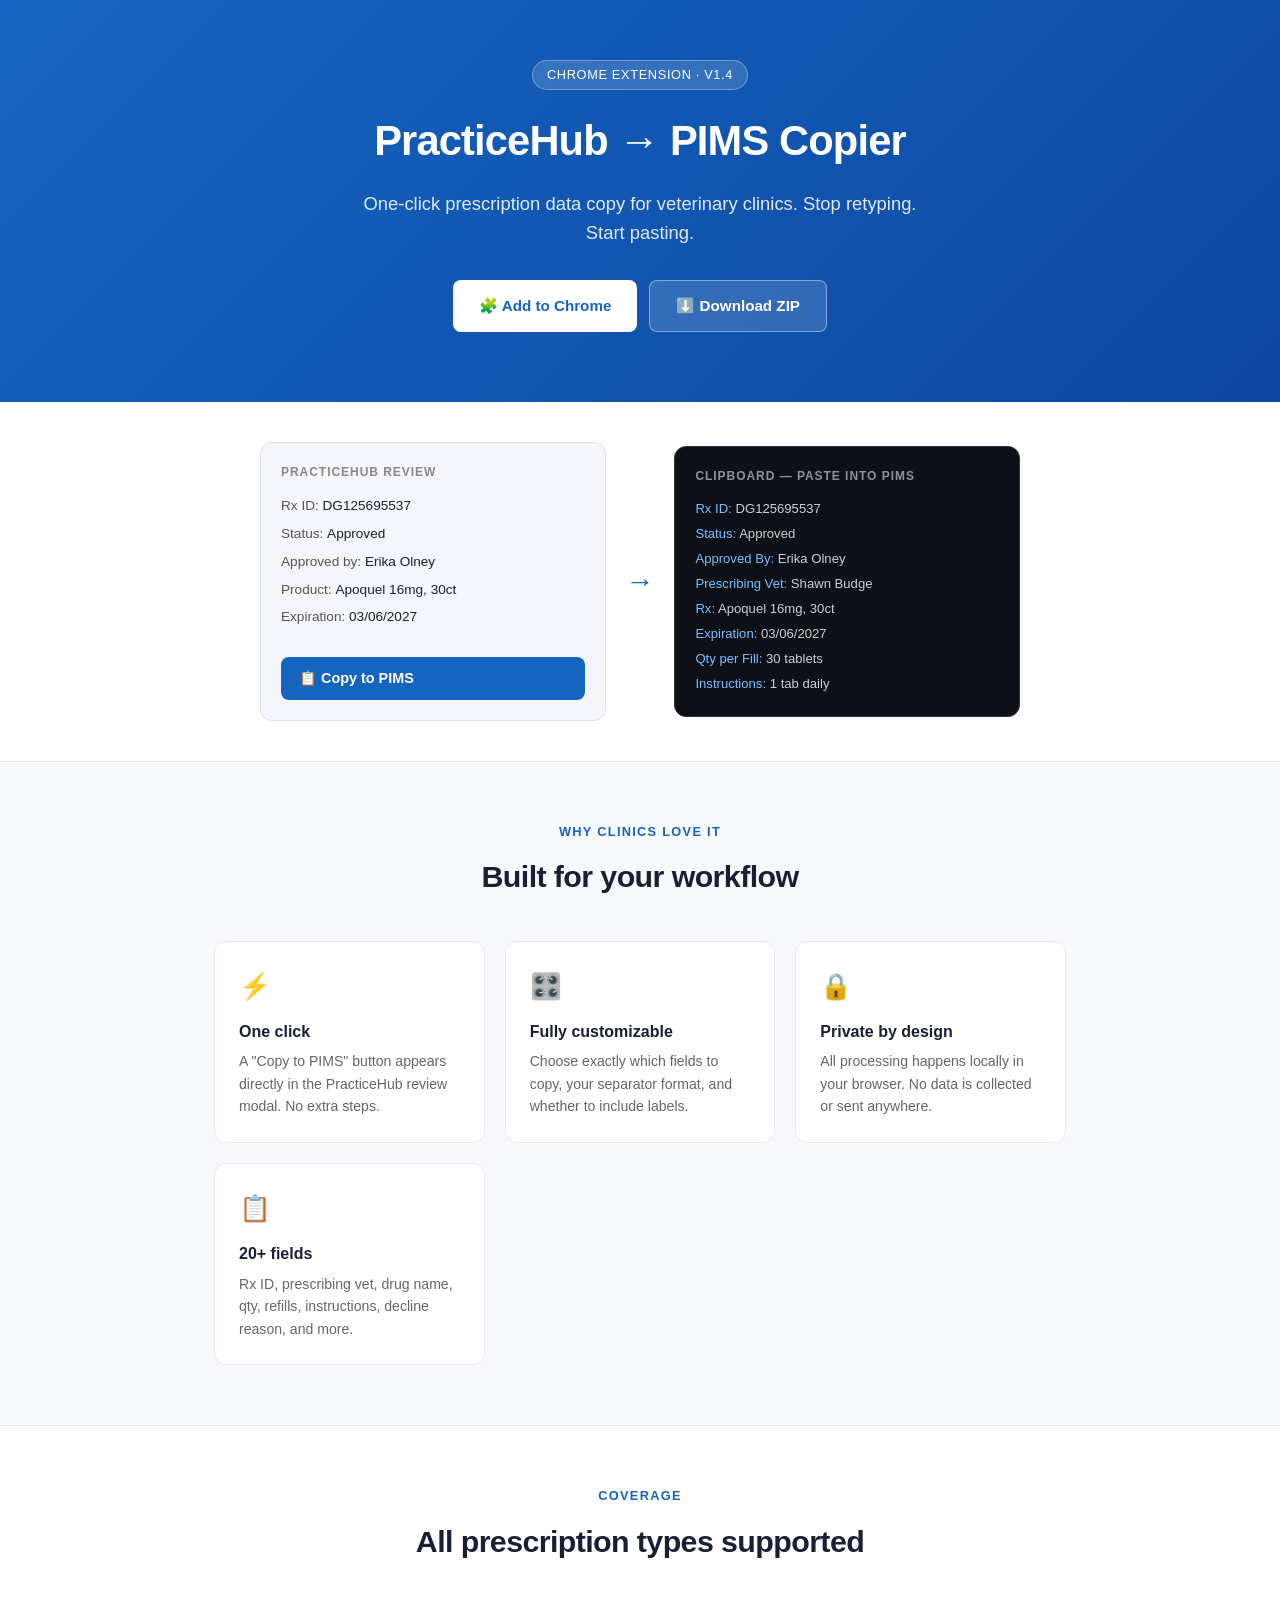
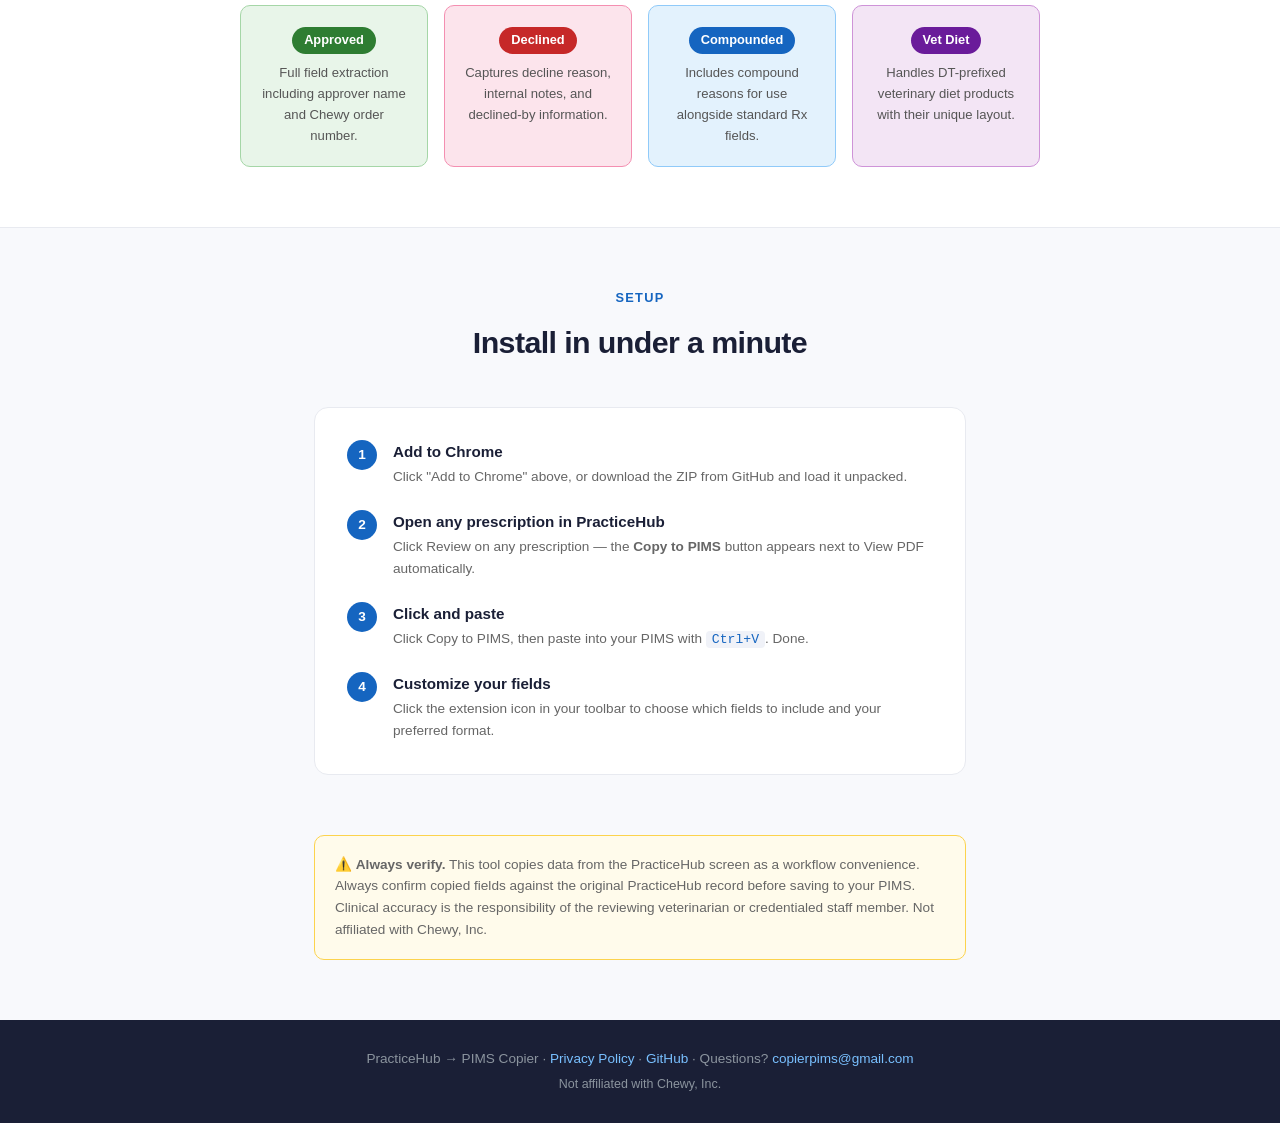
==== extension.html @ 4d04bf4b "Direct Web page link for Chrome extension and Zip" ====
<!DOCTYPE html>
<html lang="en">
<head>
  <meta charset="UTF-8">
  <meta name="viewport" content="width=device-width, initial-scale=1.0">
  <title>PracticeHub → PIMS Copier</title>
  <style>
    * { box-sizing: border-box; margin: 0; padding: 0; }

    body {
      font-family: -apple-system, BlinkMacSystemFont, 'Segoe UI', Roboto, sans-serif;
      background: #f8f9fc;
      color: #1a1f36;
      line-height: 1.6;
    }

    /* ── Hero ── */
    .hero {
      background: linear-gradient(135deg, #1565C0 0%, #0d47a1 100%);
      color: #fff;
      padding: 60px 24px 70px;
      text-align: center;
    }

    .hero-badge {
      display: inline-block;
      background: rgba(255,255,255,0.15);
      border: 1px solid rgba(255,255,255,0.3);
      border-radius: 20px;
      padding: 4px 14px;
      font-size: 0.8rem;
      letter-spacing: 0.05em;
      text-transform: uppercase;
      margin-bottom: 18px;
    }

    .hero h1 {
      font-size: 2.6rem;
      font-weight: 700;
      margin-bottom: 14px;
      letter-spacing: -0.02em;
    }

    .hero p {
      font-size: 1.15rem;
      opacity: 0.88;
      max-width: 560px;
      margin: 0 auto 32px;
    }

    .btn-group {
      display: flex;
      gap: 12px;
      justify-content: center;
      flex-wrap: wrap;
    }

    .btn {
      display: inline-flex;
      align-items: center;
      gap: 8px;
      padding: 13px 26px;
      border-radius: 8px;
      font-size: 0.95rem;
      font-weight: 600;
      text-decoration: none;
      transition: transform 0.15s, box-shadow 0.15s;
      cursor: pointer;
    }

    .btn:hover { transform: translateY(-2px); box-shadow: 0 6px 20px rgba(0,0,0,0.2); }

    .btn-primary {
      background: #fff;
      color: #1565C0;
    }

    .btn-secondary {
      background: rgba(255,255,255,0.15);
      color: #fff;
      border: 1px solid rgba(255,255,255,0.4);
    }

    /* ── Demo strip ── */
    .demo {
      background: #fff;
      border-bottom: 1px solid #e8eaf0;
      padding: 40px 24px;
      text-align: center;
    }

    .demo-inner {
      max-width: 760px;
      margin: 0 auto;
      display: grid;
      grid-template-columns: 1fr auto 1fr;
      gap: 20px;
      align-items: center;
    }

    .demo-card {
      background: #f4f6fb;
      border: 1px solid #dde1ee;
      border-radius: 12px;
      padding: 20px;
      text-align: left;
    }

    .demo-card h4 {
      font-size: 0.75rem;
      text-transform: uppercase;
      letter-spacing: 0.08em;
      color: #888;
      margin-bottom: 10px;
    }

    .demo-field { font-size: 0.85rem; color: #555; padding: 3px 0; }
    .demo-field span { color: #1a1f36; font-weight: 500; }

    .demo-btn {
      background: #1565C0;
      color: #fff;
      border: none;
      border-radius: 8px;
      padding: 10px 18px;
      font-size: 0.9rem;
      font-weight: 600;
      cursor: default;
      display: flex;
      align-items: center;
      gap: 6px;
      white-space: nowrap;
    }

    .demo-output {
      background: #0d1117;
      border: 1px solid #30363d;
      border-radius: 12px;
      padding: 20px;
      text-align: left;
    }

    .demo-output h4 {
      font-size: 0.75rem;
      text-transform: uppercase;
      letter-spacing: 0.08em;
      color: #8b949e;
      margin-bottom: 10px;
    }

    .demo-output .line { font-size: 0.82rem; padding: 2px 0; }
    .demo-output .line .key { color: #79c0ff; }
    .demo-output .line .val { color: #c9d1d9; }

    .arrow { font-size: 1.8rem; color: #1565C0; }

    /* ── Features ── */
    .features {
      max-width: 900px;
      margin: 60px auto;
      padding: 0 24px;
    }

    .section-label {
      text-align: center;
      font-size: 0.8rem;
      text-transform: uppercase;
      letter-spacing: 0.1em;
      color: #1565C0;
      font-weight: 600;
      margin-bottom: 10px;
    }

    .section-title {
      text-align: center;
      font-size: 1.9rem;
      font-weight: 700;
      margin-bottom: 40px;
      letter-spacing: -0.02em;
    }

    .feature-grid {
      display: grid;
      grid-template-columns: repeat(auto-fit, minmax(240px, 1fr));
      gap: 20px;
    }

    .feature-card {
      background: #fff;
      border: 1px solid #e8eaf0;
      border-radius: 12px;
      padding: 24px;
    }

    .feature-icon {
      font-size: 1.6rem;
      margin-bottom: 12px;
    }

    .feature-card h3 {
      font-size: 1rem;
      font-weight: 600;
      margin-bottom: 6px;
    }

    .feature-card p {
      font-size: 0.88rem;
      color: #666;
    }

    /* ── Rx types ── */
    .rx-types {
      background: #fff;
      border-top: 1px solid #e8eaf0;
      border-bottom: 1px solid #e8eaf0;
      padding: 60px 24px;
    }

    .rx-grid {
      max-width: 800px;
      margin: 0 auto;
      display: grid;
      grid-template-columns: repeat(auto-fit, minmax(170px, 1fr));
      gap: 16px;
    }

    .rx-card {
      border-radius: 10px;
      padding: 20px;
      text-align: center;
    }

    .rx-card.approved { background: #e8f5e9; border: 1px solid #a5d6a7; }
    .rx-card.declined { background: #fce4ec; border: 1px solid #f48fb1; }
    .rx-card.compound { background: #e3f2fd; border: 1px solid #90caf9; }
    .rx-card.vetdiet  { background: #f3e5f5; border: 1px solid #ce93d8; }

    .rx-card .badge {
      display: inline-block;
      border-radius: 20px;
      padding: 3px 12px;
      font-size: 0.8rem;
      font-weight: 600;
      margin-bottom: 8px;
    }

    .approved .badge { background: #2e7d32; color: #fff; }
    .declined .badge { background: #c62828; color: #fff; }
    .compound .badge { background: #1565C0; color: #fff; }
    .vetdiet  .badge { background: #6a1b9a; color: #fff; }

    .rx-card p { font-size: 0.82rem; color: #555; }

    /* ── Install ── */
    .install {
      max-width: 700px;
      margin: 60px auto;
      padding: 0 24px;
    }

    .install-steps {
      background: #fff;
      border: 1px solid #e8eaf0;
      border-radius: 14px;
      padding: 32px;
    }

    .step {
      display: flex;
      gap: 16px;
      margin-bottom: 22px;
      align-items: flex-start;
    }

    .step:last-child { margin-bottom: 0; }

    .step-num {
      width: 30px;
      height: 30px;
      min-width: 30px;
      background: #1565C0;
      color: #fff;
      border-radius: 50%;
      display: flex;
      align-items: center;
      justify-content: center;
      font-size: 0.85rem;
      font-weight: 700;
    }

    .step-text h4 { font-size: 0.95rem; font-weight: 600; margin-bottom: 2px; }
    .step-text p { font-size: 0.85rem; color: #666; }
    .step-text code {
      background: #f0f2f8;
      border-radius: 4px;
      padding: 1px 6px;
      font-size: 0.82rem;
      color: #1565C0;
    }

    /* ── Disclaimer ── */
    .disclaimer {
      max-width: 700px;
      margin: 0 auto 60px;
      padding: 0 24px;
    }

    .disclaimer-box {
      background: #fffbeb;
      border: 1px solid #fcd34d;
      border-radius: 10px;
      padding: 18px 20px;
      font-size: 0.85rem;
      color: #666;
    }

    /* ── Footer ── */
    footer {
      background: #1a1f36;
      color: #8b949e;
      text-align: center;
      padding: 28px 24px;
      font-size: 0.85rem;
    }

    footer a { color: #79c0ff; text-decoration: none; }

    @media (max-width: 600px) {
      .hero h1 { font-size: 1.8rem; }
      .demo-inner { grid-template-columns: 1fr; }
      .arrow { transform: rotate(90deg); }
    }
  </style>
</head>
<body>

  <!-- Hero -->
  <section class="hero">
    <div class="hero-badge">Chrome Extension · v1.4</div>
    <h1>PracticeHub → PIMS Copier</h1>
    <p>One-click prescription data copy for veterinary clinics. Stop retyping. Start pasting.</p>
    <div class="btn-group">
      <a href="https://chromewebstore.google.com/detail/practicehub-pims-copier/liacchehklnnnidadhjmlljokeijjfdo" class="btn btn-primary">
        🧩 Add to Chrome
      </a>
      <a href="https://github.com/copierpims-coder/pims-copier" class="btn btn-secondary">
        ⬇️ Download ZIP
      </a>
    </div>
  </section>

  <!-- Demo -->
  <section class="demo">
    <div class="demo-inner">
      <div class="demo-card">
        <h4>PracticeHub Review</h4>
        <div class="demo-field">Rx ID: <span>DG125695537</span></div>
        <div class="demo-field">Status: <span>Approved</span></div>
        <div class="demo-field">Approved by: <span>Erika Olney</span></div>
        <div class="demo-field">Product: <span>Apoquel 16mg, 30ct</span></div>
        <div class="demo-field">Expiration: <span>03/06/2027</span></div>
        <br>
        <div class="demo-btn">📋 Copy to PIMS</div>
      </div>

      <div class="arrow">→</div>

      <div class="demo-output">
        <h4>Clipboard — Paste into PIMS</h4>
        <div class="line"><span class="key">Rx ID:</span> <span class="val">DG125695537</span></div>
        <div class="line"><span class="key">Status:</span> <span class="val">Approved</span></div>
        <div class="line"><span class="key">Approved By:</span> <span class="val">Erika Olney</span></div>
        <div class="line"><span class="key">Prescribing Vet:</span> <span class="val">Shawn Budge</span></div>
        <div class="line"><span class="key">Rx:</span> <span class="val">Apoquel 16mg, 30ct</span></div>
        <div class="line"><span class="key">Expiration:</span> <span class="val">03/06/2027</span></div>
        <div class="line"><span class="key">Qty per Fill:</span> <span class="val">30 tablets</span></div>
        <div class="line"><span class="key">Instructions:</span> <span class="val">1 tab daily</span></div>
      </div>
    </div>
  </section>

  <!-- Features -->
  <section class="features">
    <div class="section-label">Why clinics love it</div>
    <div class="section-title">Built for your workflow</div>
    <div class="feature-grid">
      <div class="feature-card">
        <div class="feature-icon">⚡</div>
        <h3>One click</h3>
        <p>A "Copy to PIMS" button appears directly in the PracticeHub review modal. No extra steps.</p>
      </div>
      <div class="feature-card">
        <div class="feature-icon">🎛️</div>
        <h3>Fully customizable</h3>
        <p>Choose exactly which fields to copy, your separator format, and whether to include labels.</p>
      </div>
      <div class="feature-card">
        <div class="feature-icon">🔒</div>
        <h3>Private by design</h3>
        <p>All processing happens locally in your browser. No data is collected or sent anywhere.</p>
      </div>
      <div class="feature-card">
        <div class="feature-icon">📋</div>
        <h3>20+ fields</h3>
        <p>Rx ID, prescribing vet, drug name, qty, refills, instructions, decline reason, and more.</p>
      </div>
    </div>
  </section>

  <!-- Rx Types -->
  <section class="rx-types">
    <div class="section-label">Coverage</div>
    <div class="section-title">All prescription types supported</div>
    <div class="rx-grid">
      <div class="rx-card approved">
        <div class="badge">Approved</div>
        <p>Full field extraction including approver name and Chewy order number.</p>
      </div>
      <div class="rx-card declined">
        <div class="badge">Declined</div>
        <p>Captures decline reason, internal notes, and declined-by information.</p>
      </div>
      <div class="rx-card compound">
        <div class="badge">Compounded</div>
        <p>Includes compound reasons for use alongside standard Rx fields.</p>
      </div>
      <div class="rx-card vetdiet">
        <div class="badge">Vet Diet</div>
        <p>Handles DT-prefixed veterinary diet products with their unique layout.</p>
      </div>
    </div>
  </section>

  <!-- Install -->
  <section class="install">
    <div class="section-label">Setup</div>
    <div class="section-title">Install in under a minute</div>
    <div class="install-steps">
      <div class="step">
        <div class="step-num">1</div>
        <div class="step-text">
          <h4>Add to Chrome</h4>
          <p>Click "Add to Chrome" above, or download the ZIP from GitHub and load it unpacked.</p>
        </div>
      </div>
      <div class="step">
        <div class="step-num">2</div>
        <div class="step-text">
          <h4>Open any prescription in PracticeHub</h4>
          <p>Click Review on any prescription — the <strong>Copy to PIMS</strong> button appears next to View PDF automatically.</p>
        </div>
      </div>
      <div class="step">
        <div class="step-num">3</div>
        <div class="step-text">
          <h4>Click and paste</h4>
          <p>Click Copy to PIMS, then paste into your PIMS with <code>Ctrl+V</code>. Done.</p>
        </div>
      </div>
      <div class="step">
        <div class="step-num">4</div>
        <div class="step-text">
          <h4>Customize your fields</h4>
          <p>Click the extension icon in your toolbar to choose which fields to include and your preferred format.</p>
        </div>
      </div>
    </div>
  </section>

  <!-- Disclaimer -->
  <section class="disclaimer">
    <div class="disclaimer-box">
      ⚠️ <strong>Always verify.</strong> This tool copies data from the PracticeHub screen as a workflow convenience. Always confirm copied fields against the original PracticeHub record before saving to your PIMS. Clinical accuracy is the responsibility of the reviewing veterinarian or credentialed staff member. Not affiliated with Chewy, Inc.
    </div>
  </section>

  <!-- Footer -->
  <footer>
    <p>PracticeHub → PIMS Copier · <a href="privacy-policy.html">Privacy Policy</a> · <a href="https://github.com/copierpims-coder/pims-copier">GitHub</a> · Questions? <a href="mailto:copierpims@gmail.com">copierpims@gmail.com</a></p>
    <p style="margin-top:6px; font-size:0.78rem;">Not affiliated with Chewy, Inc.</p>
  </footer>

</body>
</html>
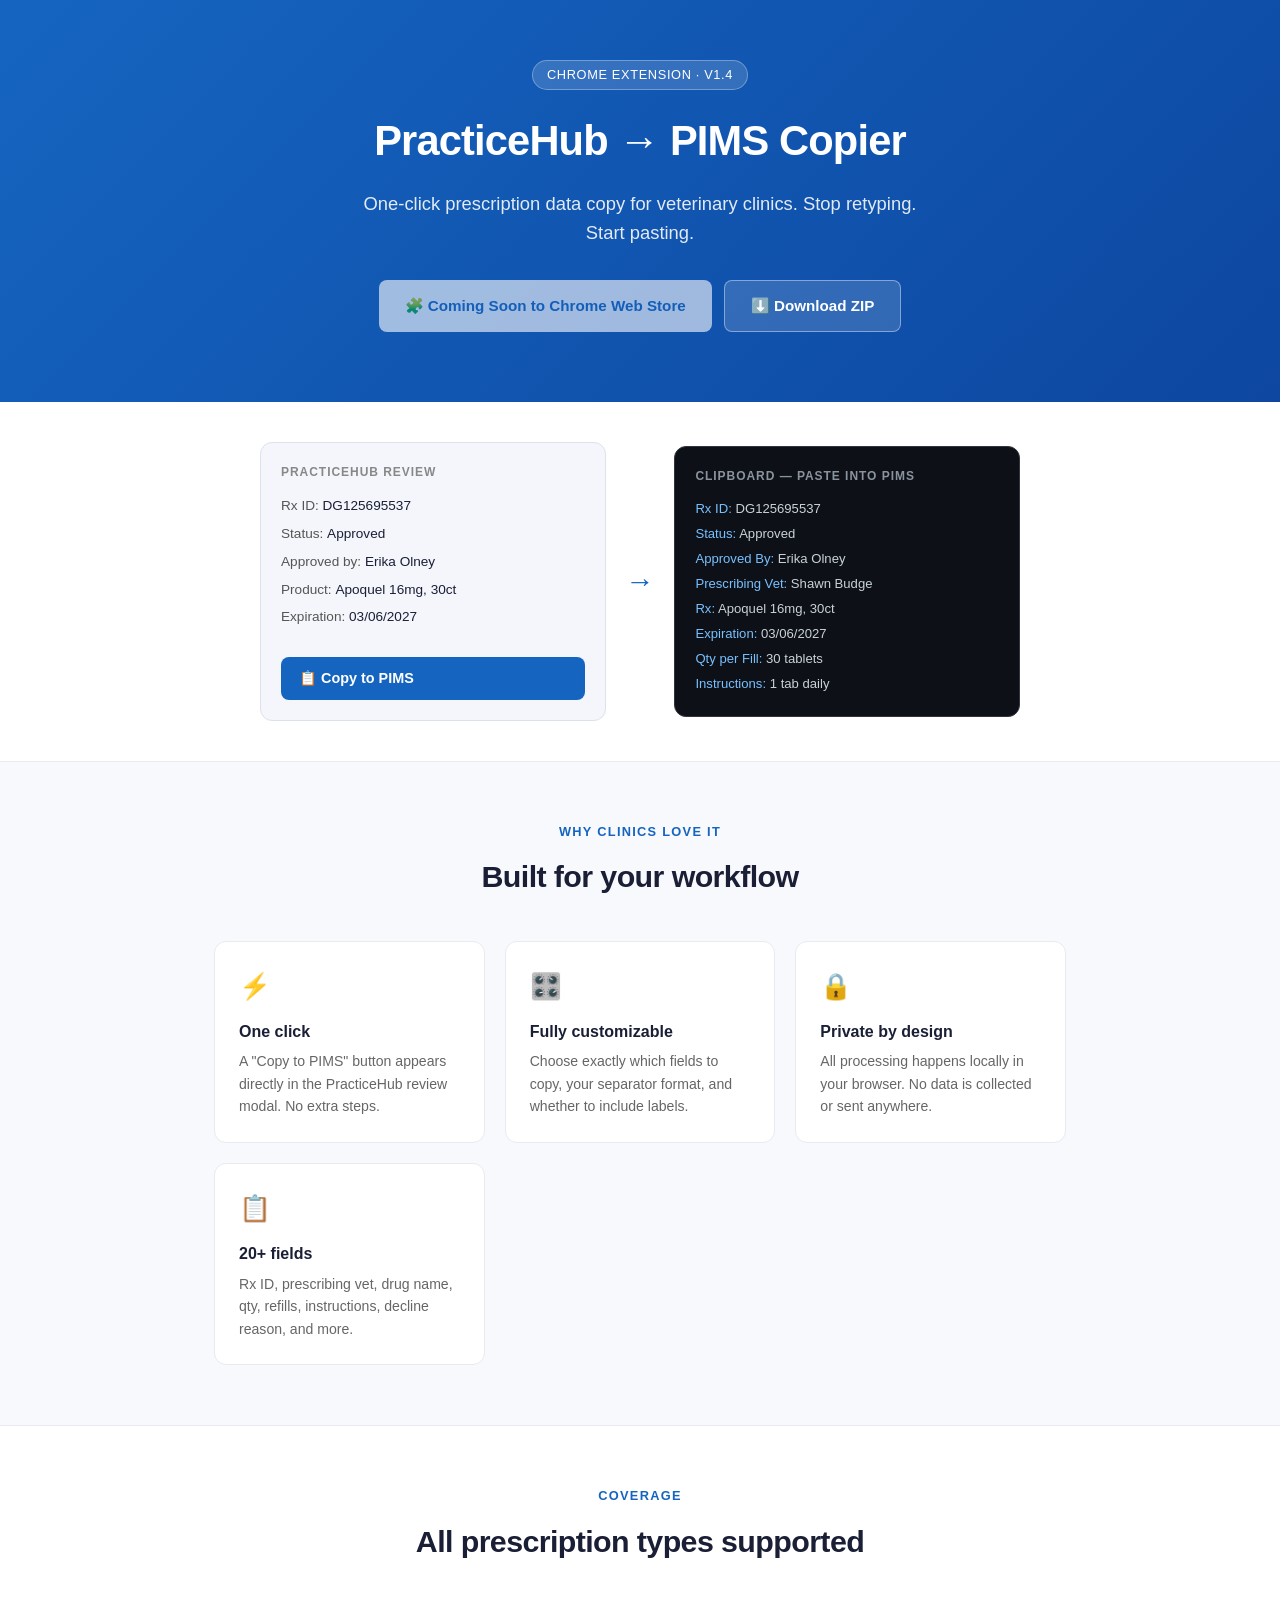
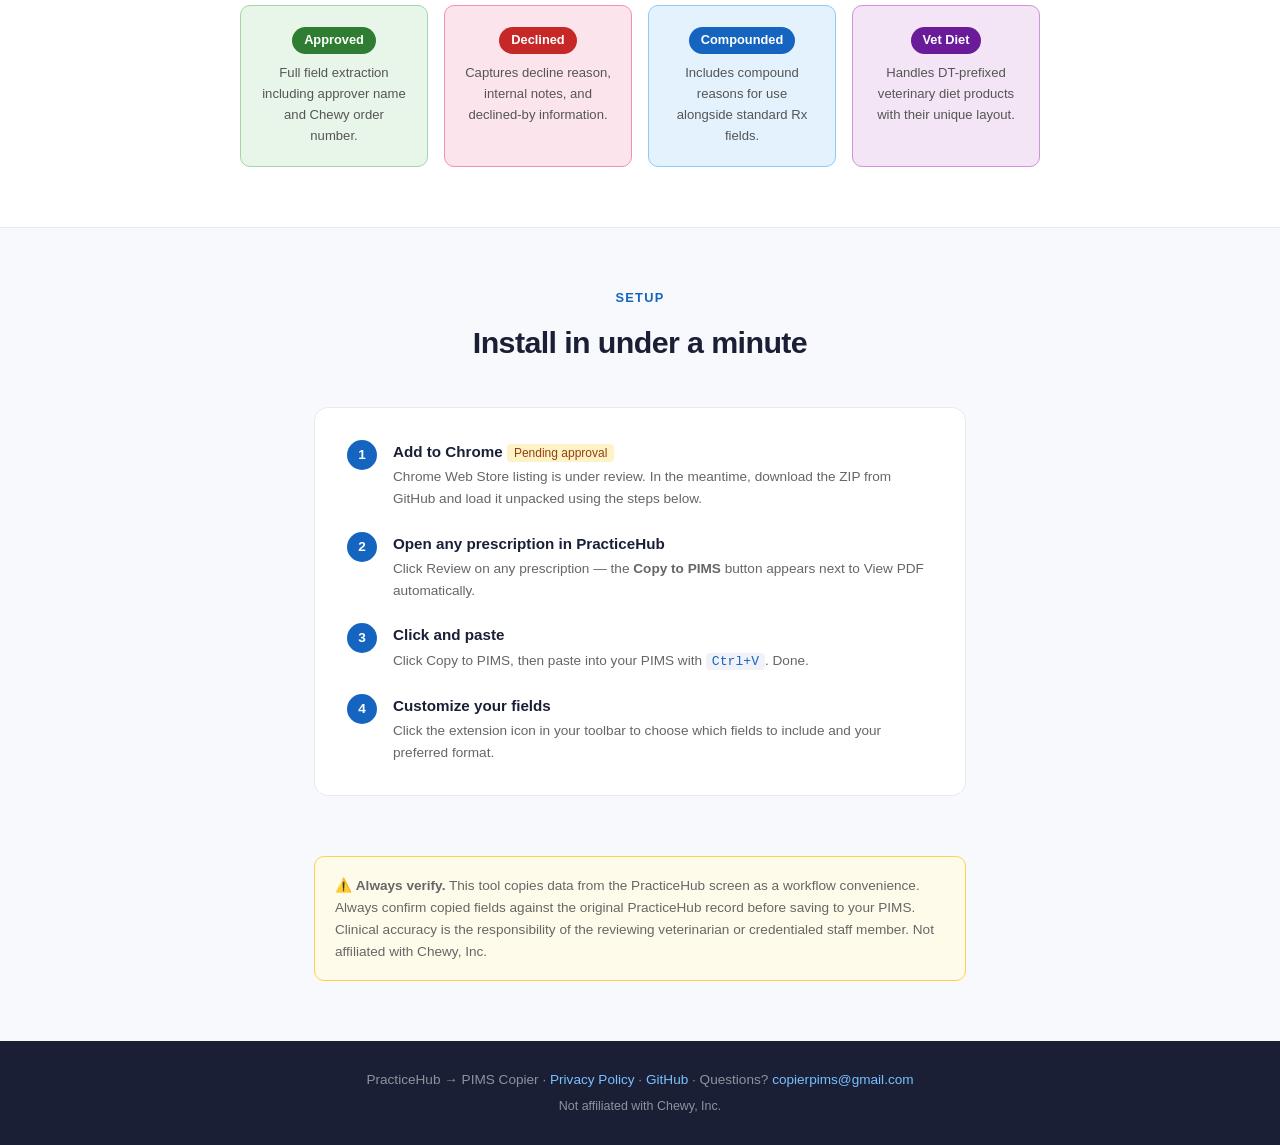
==== commit 751db114: "Update extension page - Coming Soon button" ====
--- a/extension.html
+++ b/extension.html
@@ -340,8 +340,8 @@
     <h1>PracticeHub → PIMS Copier</h1>
     <p>One-click prescription data copy for veterinary clinics. Stop retyping. Start pasting.</p>
     <div class="btn-group">
-      <a href="https://chromewebstore.google.com/detail/practicehub-pims-copier/liacchehklnnnidadhjmlljokeijjfdo" class="btn btn-primary">
-        🧩 Add to Chrome
+      <a href="#" class="btn btn-primary" style="opacity:0.6; cursor:not-allowed;" onclick="return false;" title="Pending Chrome Web Store approval">
+        🧩 Coming Soon to Chrome Web Store
       </a>
       <a href="https://github.com/copierpims-coder/pims-copier" class="btn btn-secondary">
         ⬇️ Download ZIP
@@ -439,8 +439,8 @@
       <div class="step">
         <div class="step-num">1</div>
         <div class="step-text">
-          <h4>Add to Chrome</h4>
-          <p>Click "Add to Chrome" above, or download the ZIP from GitHub and load it unpacked.</p>
+          <h4>Add to Chrome <span style="font-size:0.75rem; background:#fef3c7; color:#92400e; border-radius:4px; padding:2px 7px; font-weight:500;">Pending approval</span></h4>
+          <p>Chrome Web Store listing is under review. In the meantime, download the ZIP from GitHub and load it unpacked using the steps below.</p>
         </div>
       </div>
       <div class="step">
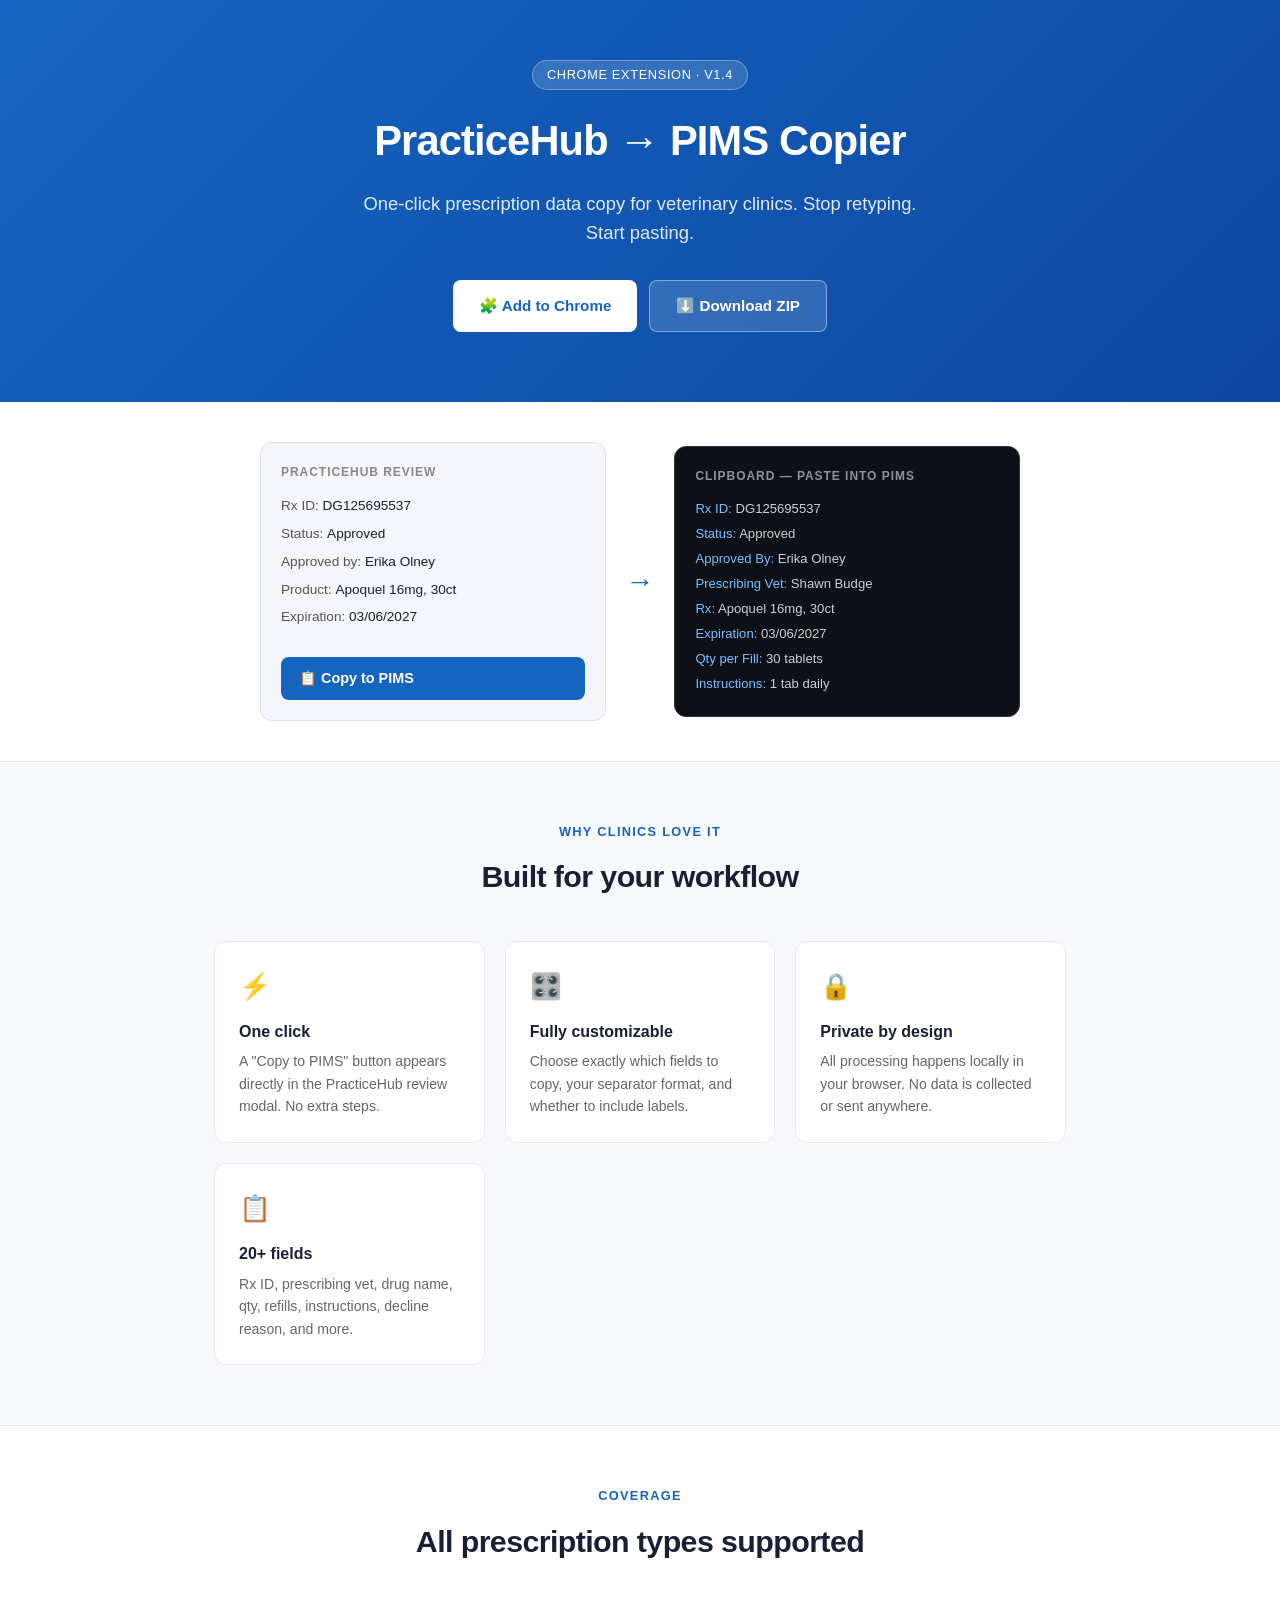
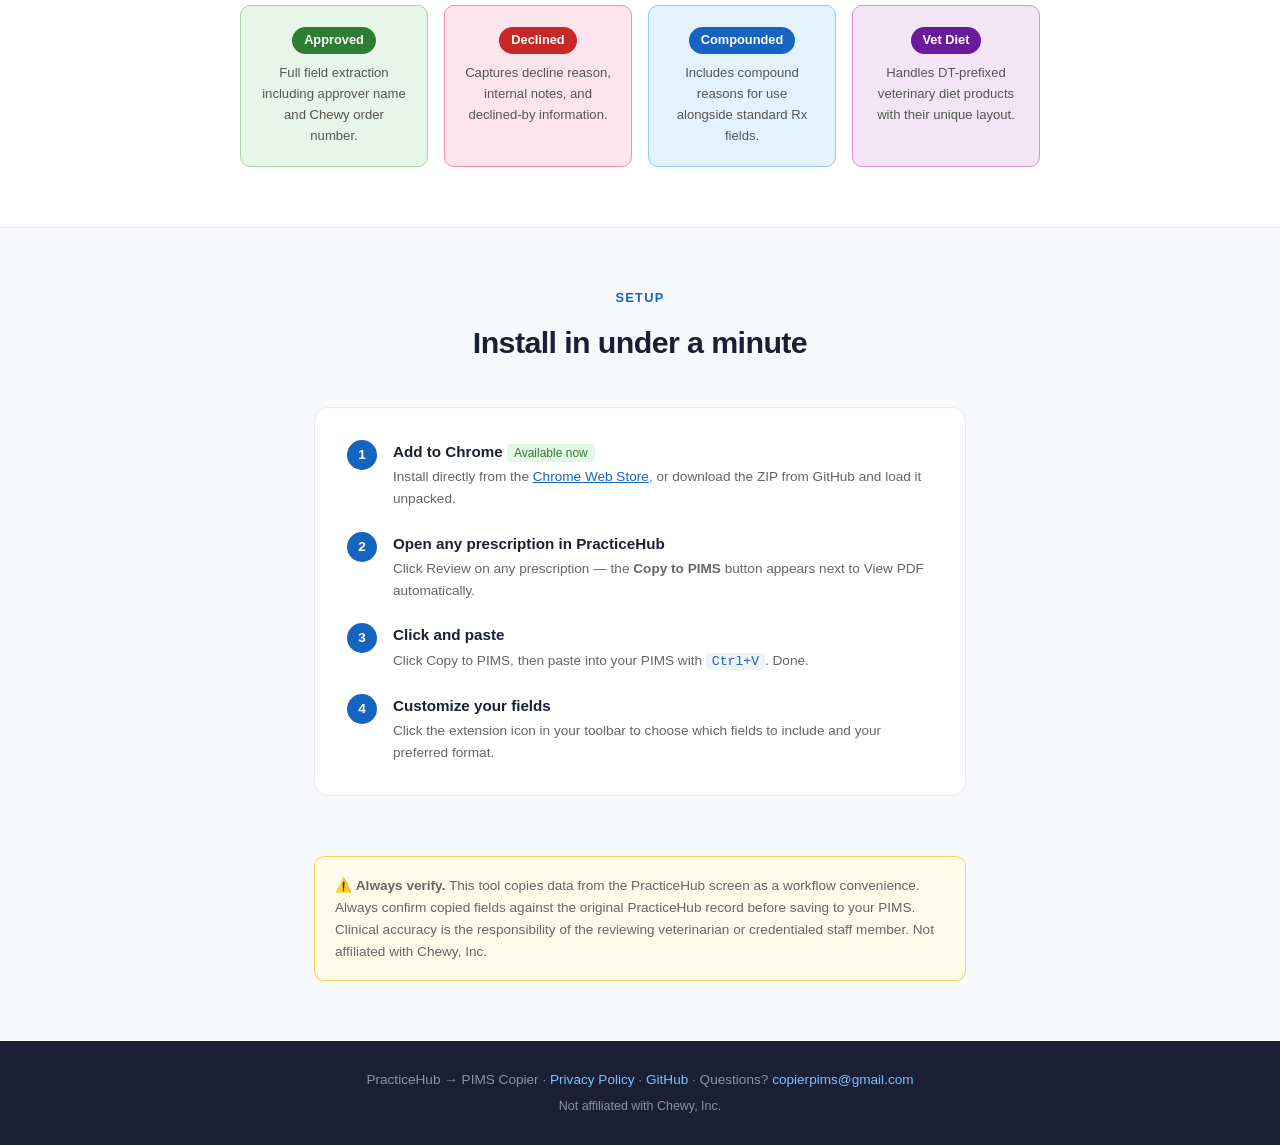
==== commit a0da5c4f: "Update extension page - Chrome Web Store now available" ====
--- a/extension.html
+++ b/extension.html
@@ -340,8 +340,8 @@
     <h1>PracticeHub → PIMS Copier</h1>
     <p>One-click prescription data copy for veterinary clinics. Stop retyping. Start pasting.</p>
     <div class="btn-group">
-      <a href="#" class="btn btn-primary" style="opacity:0.6; cursor:not-allowed;" onclick="return false;" title="Pending Chrome Web Store approval">
-        🧩 Coming Soon to Chrome Web Store
+      <a href="https://chromewebstore.google.com/search/PracticeHub%20%E2%86%92%20PIMS%20Copier" class="btn btn-primary" target="_blank" title="Get it on the Chrome Web Store">
+        🧩 Add to Chrome
       </a>
       <a href="https://github.com/copierpims-coder/pims-copier" class="btn btn-secondary">
         ⬇️ Download ZIP
@@ -439,8 +439,8 @@
       <div class="step">
         <div class="step-num">1</div>
         <div class="step-text">
-          <h4>Add to Chrome <span style="font-size:0.75rem; background:#fef3c7; color:#92400e; border-radius:4px; padding:2px 7px; font-weight:500;">Pending approval</span></h4>
-          <p>Chrome Web Store listing is under review. In the meantime, download the ZIP from GitHub and load it unpacked using the steps below.</p>
+          <h4>Add to Chrome <span style="font-size:0.75rem; background:#e8f5e9; color:#2e7d32; border-radius:4px; padding:2px 7px; font-weight:500;">Available now</span></h4>
+          <p>Install directly from the <a href="https://chromewebstore.google.com/search/PracticeHub%20%E2%86%92%20PIMS%20Copier" target="_blank" style="color:#1565C0; text-decoration:underline;">Chrome Web Store</a>, or download the ZIP from GitHub and load it unpacked.</p>
         </div>
       </div>
       <div class="step">
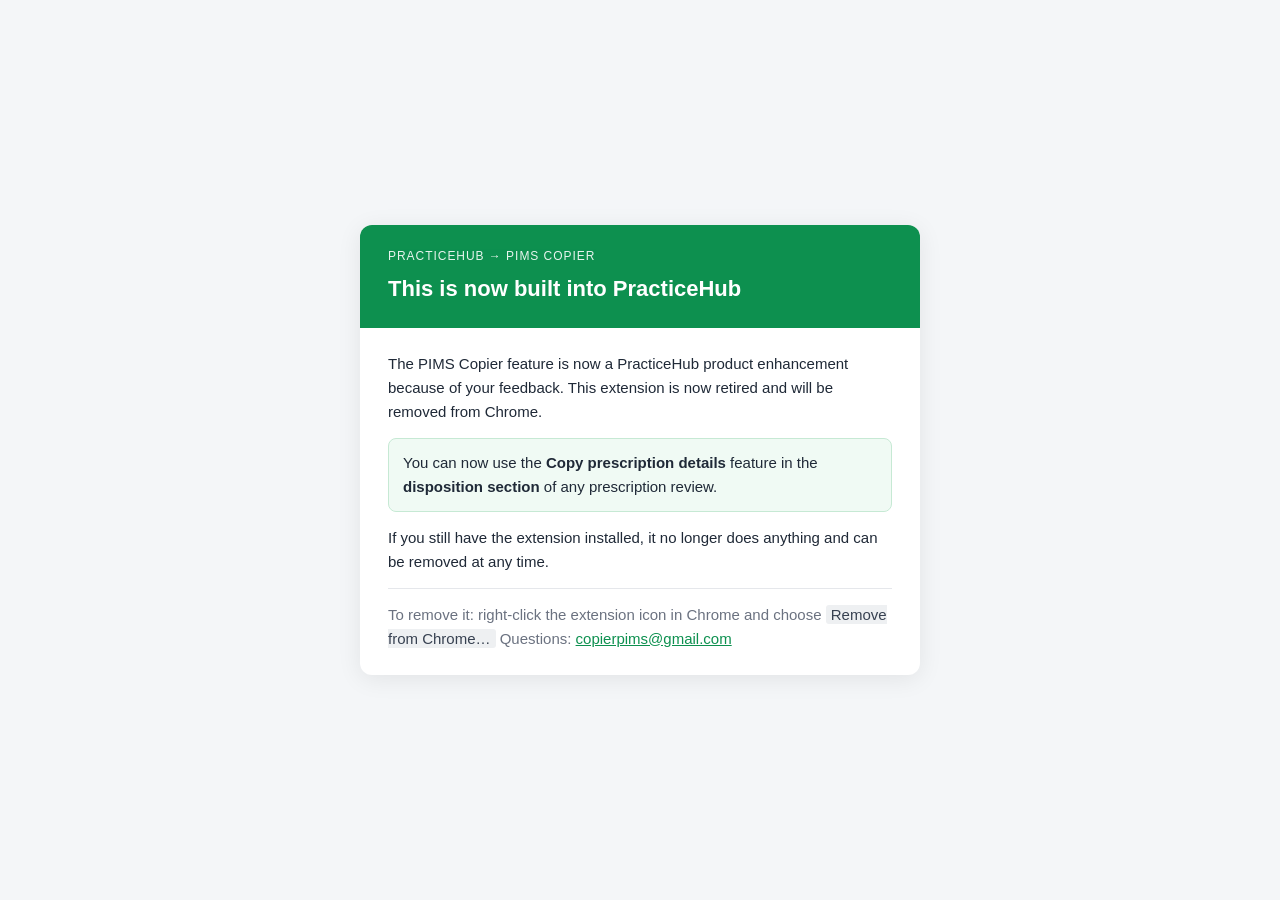
==== commit 2a6b786c: "v2.0.0 — retirement build" ====
--- a/extension.html
+++ b/extension.html
@@ -1,484 +1,65 @@
 <!DOCTYPE html>
 <html lang="en">
 <head>
-  <meta charset="UTF-8">
-  <meta name="viewport" content="width=device-width, initial-scale=1.0">
-  <title>PracticeHub → PIMS Copier</title>
-  <style>
-    * { box-sizing: border-box; margin: 0; padding: 0; }
-
-    body {
-      font-family: -apple-system, BlinkMacSystemFont, 'Segoe UI', Roboto, sans-serif;
-      background: #f8f9fc;
-      color: #1a1f36;
-      line-height: 1.6;
-    }
-
-    /* ── Hero ── */
-    .hero {
-      background: linear-gradient(135deg, #1565C0 0%, #0d47a1 100%);
-      color: #fff;
-      padding: 60px 24px 70px;
-      text-align: center;
-    }
-
-    .hero-badge {
-      display: inline-block;
-      background: rgba(255,255,255,0.15);
-      border: 1px solid rgba(255,255,255,0.3);
-      border-radius: 20px;
-      padding: 4px 14px;
-      font-size: 0.8rem;
-      letter-spacing: 0.05em;
-      text-transform: uppercase;
-      margin-bottom: 18px;
-    }
-
-    .hero h1 {
-      font-size: 2.6rem;
-      font-weight: 700;
-      margin-bottom: 14px;
-      letter-spacing: -0.02em;
-    }
-
-    .hero p {
-      font-size: 1.15rem;
-      opacity: 0.88;
-      max-width: 560px;
-      margin: 0 auto 32px;
-    }
-
-    .btn-group {
-      display: flex;
-      gap: 12px;
-      justify-content: center;
-      flex-wrap: wrap;
-    }
-
-    .btn {
-      display: inline-flex;
-      align-items: center;
-      gap: 8px;
-      padding: 13px 26px;
-      border-radius: 8px;
-      font-size: 0.95rem;
-      font-weight: 600;
-      text-decoration: none;
-      transition: transform 0.15s, box-shadow 0.15s;
-      cursor: pointer;
-    }
-
-    .btn:hover { transform: translateY(-2px); box-shadow: 0 6px 20px rgba(0,0,0,0.2); }
-
-    .btn-primary {
-      background: #fff;
-      color: #1565C0;
-    }
-
-    .btn-secondary {
-      background: rgba(255,255,255,0.15);
-      color: #fff;
-      border: 1px solid rgba(255,255,255,0.4);
-    }
-
-    /* ── Demo strip ── */
-    .demo {
-      background: #fff;
-      border-bottom: 1px solid #e8eaf0;
-      padding: 40px 24px;
-      text-align: center;
-    }
-
-    .demo-inner {
-      max-width: 760px;
-      margin: 0 auto;
-      display: grid;
-      grid-template-columns: 1fr auto 1fr;
-      gap: 20px;
-      align-items: center;
-    }
-
-    .demo-card {
-      background: #f4f6fb;
-      border: 1px solid #dde1ee;
-      border-radius: 12px;
-      padding: 20px;
-      text-align: left;
-    }
-
-    .demo-card h4 {
-      font-size: 0.75rem;
-      text-transform: uppercase;
-      letter-spacing: 0.08em;
-      color: #888;
-      margin-bottom: 10px;
-    }
-
-    .demo-field { font-size: 0.85rem; color: #555; padding: 3px 0; }
-    .demo-field span { color: #1a1f36; font-weight: 500; }
-
-    .demo-btn {
-      background: #1565C0;
-      color: #fff;
-      border: none;
-      border-radius: 8px;
-      padding: 10px 18px;
-      font-size: 0.9rem;
-      font-weight: 600;
-      cursor: default;
-      display: flex;
-      align-items: center;
-      gap: 6px;
-      white-space: nowrap;
-    }
-
-    .demo-output {
-      background: #0d1117;
-      border: 1px solid #30363d;
-      border-radius: 12px;
-      padding: 20px;
-      text-align: left;
-    }
-
-    .demo-output h4 {
-      font-size: 0.75rem;
-      text-transform: uppercase;
-      letter-spacing: 0.08em;
-      color: #8b949e;
-      margin-bottom: 10px;
-    }
-
-    .demo-output .line { font-size: 0.82rem; padding: 2px 0; }
-    .demo-output .line .key { color: #79c0ff; }
-    .demo-output .line .val { color: #c9d1d9; }
-
-    .arrow { font-size: 1.8rem; color: #1565C0; }
-
-    /* ── Features ── */
-    .features {
-      max-width: 900px;
-      margin: 60px auto;
-      padding: 0 24px;
-    }
-
-    .section-label {
-      text-align: center;
-      font-size: 0.8rem;
-      text-transform: uppercase;
-      letter-spacing: 0.1em;
-      color: #1565C0;
-      font-weight: 600;
-      margin-bottom: 10px;
-    }
-
-    .section-title {
-      text-align: center;
-      font-size: 1.9rem;
-      font-weight: 700;
-      margin-bottom: 40px;
-      letter-spacing: -0.02em;
-    }
-
-    .feature-grid {
-      display: grid;
-      grid-template-columns: repeat(auto-fit, minmax(240px, 1fr));
-      gap: 20px;
-    }
-
-    .feature-card {
-      background: #fff;
-      border: 1px solid #e8eaf0;
-      border-radius: 12px;
-      padding: 24px;
-    }
-
-    .feature-icon {
-      font-size: 1.6rem;
-      margin-bottom: 12px;
-    }
-
-    .feature-card h3 {
-      font-size: 1rem;
-      font-weight: 600;
-      margin-bottom: 6px;
-    }
-
-    .feature-card p {
-      font-size: 0.88rem;
-      color: #666;
-    }
-
-    /* ── Rx types ── */
-    .rx-types {
-      background: #fff;
-      border-top: 1px solid #e8eaf0;
-      border-bottom: 1px solid #e8eaf0;
-      padding: 60px 24px;
-    }
-
-    .rx-grid {
-      max-width: 800px;
-      margin: 0 auto;
-      display: grid;
-      grid-template-columns: repeat(auto-fit, minmax(170px, 1fr));
-      gap: 16px;
-    }
-
-    .rx-card {
-      border-radius: 10px;
-      padding: 20px;
-      text-align: center;
-    }
-
-    .rx-card.approved { background: #e8f5e9; border: 1px solid #a5d6a7; }
-    .rx-card.declined { background: #fce4ec; border: 1px solid #f48fb1; }
-    .rx-card.compound { background: #e3f2fd; border: 1px solid #90caf9; }
-    .rx-card.vetdiet  { background: #f3e5f5; border: 1px solid #ce93d8; }
-
-    .rx-card .badge {
-      display: inline-block;
-      border-radius: 20px;
-      padding: 3px 12px;
-      font-size: 0.8rem;
-      font-weight: 600;
-      margin-bottom: 8px;
-    }
-
-    .approved .badge { background: #2e7d32; color: #fff; }
-    .declined .badge { background: #c62828; color: #fff; }
-    .compound .badge { background: #1565C0; color: #fff; }
-    .vetdiet  .badge { background: #6a1b9a; color: #fff; }
-
-    .rx-card p { font-size: 0.82rem; color: #555; }
-
-    /* ── Install ── */
-    .install {
-      max-width: 700px;
-      margin: 60px auto;
-      padding: 0 24px;
-    }
-
-    .install-steps {
-      background: #fff;
-      border: 1px solid #e8eaf0;
-      border-radius: 14px;
-      padding: 32px;
-    }
-
-    .step {
-      display: flex;
-      gap: 16px;
-      margin-bottom: 22px;
-      align-items: flex-start;
-    }
-
-    .step:last-child { margin-bottom: 0; }
-
-    .step-num {
-      width: 30px;
-      height: 30px;
-      min-width: 30px;
-      background: #1565C0;
-      color: #fff;
-      border-radius: 50%;
-      display: flex;
-      align-items: center;
-      justify-content: center;
-      font-size: 0.85rem;
-      font-weight: 700;
-    }
-
-    .step-text h4 { font-size: 0.95rem; font-weight: 600; margin-bottom: 2px; }
-    .step-text p { font-size: 0.85rem; color: #666; }
-    .step-text code {
-      background: #f0f2f8;
-      border-radius: 4px;
-      padding: 1px 6px;
-      font-size: 0.82rem;
-      color: #1565C0;
-    }
-
-    /* ── Disclaimer ── */
-    .disclaimer {
-      max-width: 700px;
-      margin: 0 auto 60px;
-      padding: 0 24px;
-    }
-
-    .disclaimer-box {
-      background: #fffbeb;
-      border: 1px solid #fcd34d;
-      border-radius: 10px;
-      padding: 18px 20px;
-      font-size: 0.85rem;
-      color: #666;
-    }
-
-    /* ── Footer ── */
-    footer {
-      background: #1a1f36;
-      color: #8b949e;
-      text-align: center;
-      padding: 28px 24px;
-      font-size: 0.85rem;
-    }
-
-    footer a { color: #79c0ff; text-decoration: none; }
-
-    @media (max-width: 600px) {
-      .hero h1 { font-size: 1.8rem; }
-      .demo-inner { grid-template-columns: 1fr; }
-      .arrow { transform: rotate(90deg); }
-    }
-  </style>
+<meta charset="UTF-8">
+<meta name="viewport" content="width=device-width, initial-scale=1.0">
+<title>PracticeHub → PIMS Copier · Retired</title>
+<meta http-equiv="refresh" content="0; url=./index.html">
+<style>
+  * { box-sizing: border-box; margin: 0; padding: 0; }
+  body {
+    font-family: -apple-system, BlinkMacSystemFont, 'Segoe UI', Roboto, sans-serif;
+    background: #f4f6f8;
+    color: #1f2937;
+    line-height: 1.6;
+    min-height: 100vh;
+    display: flex;
+    align-items: center;
+    justify-content: center;
+    padding: 24px;
+  }
+  .card {
+    background: #fff;
+    max-width: 560px;
+    width: 100%;
+    border-radius: 12px;
+    box-shadow: 0 4px 24px rgba(0,0,0,0.08);
+    overflow: hidden;
+  }
+  .head {
+    background: #0d904f;
+    color: #fff;
+    padding: 22px 28px;
+  }
+  .head .eyebrow { font-size: 12px; text-transform: uppercase; letter-spacing: .08em; opacity: .9; }
+  .head h1 { font-size: 22px; font-weight: 700; margin-top: 4px; }
+  .body { padding: 24px 28px; display: flex; flex-direction: column; gap: 14px; }
+  .body p { font-size: 15px; }
+  .body strong { font-weight: 600; }
+  .where {
+    background: #f0faf4;
+    border: 1px solid #c6e9d4;
+    border-radius: 8px;
+    padding: 12px 14px;
+    font-size: 15px;
+  }
+  .small { font-size: 13px; color: #6b7280; border-top: 1px solid #e5e7eb; padding-top: 14px; }
+  .small code { font-family: inherit; background: #eef0f2; padding: 1px 5px; border-radius: 3px; color: #374151; }
+  a { color: #0d904f; }
+</style>
 </head>
 <body>
-
-  <!-- Hero -->
-  <section class="hero">
-    <div class="hero-badge">Chrome Extension · v1.4</div>
-    <h1>PracticeHub → PIMS Copier</h1>
-    <p>One-click prescription data copy for veterinary clinics. Stop retyping. Start pasting.</p>
-    <div class="btn-group">
-      <a href="https://chromewebstore.google.com/search/PracticeHub%20%E2%86%92%20PIMS%20Copier" class="btn btn-primary" target="_blank" title="Get it on the Chrome Web Store">
-        🧩 Add to Chrome
-      </a>
-      <a href="https://github.com/copierpims-coder/pims-copier" class="btn btn-secondary">
-        ⬇️ Download ZIP
-      </a>
+  <div class="card">
+    <div class="head">
+      <div class="eyebrow">PracticeHub → PIMS Copier</div>
+      <h1>This is now built into PracticeHub</h1>
     </div>
-  </section>
-
-  <!-- Demo -->
-  <section class="demo">
-    <div class="demo-inner">
-      <div class="demo-card">
-        <h4>PracticeHub Review</h4>
-        <div class="demo-field">Rx ID: <span>DG125695537</span></div>
-        <div class="demo-field">Status: <span>Approved</span></div>
-        <div class="demo-field">Approved by: <span>Erika Olney</span></div>
-        <div class="demo-field">Product: <span>Apoquel 16mg, 30ct</span></div>
-        <div class="demo-field">Expiration: <span>03/06/2027</span></div>
-        <br>
-        <div class="demo-btn">📋 Copy to PIMS</div>
-      </div>
-
-      <div class="arrow">→</div>
-
-      <div class="demo-output">
-        <h4>Clipboard — Paste into PIMS</h4>
-        <div class="line"><span class="key">Rx ID:</span> <span class="val">DG125695537</span></div>
-        <div class="line"><span class="key">Status:</span> <span class="val">Approved</span></div>
-        <div class="line"><span class="key">Approved By:</span> <span class="val">Erika Olney</span></div>
-        <div class="line"><span class="key">Prescribing Vet:</span> <span class="val">Shawn Budge</span></div>
-        <div class="line"><span class="key">Rx:</span> <span class="val">Apoquel 16mg, 30ct</span></div>
-        <div class="line"><span class="key">Expiration:</span> <span class="val">03/06/2027</span></div>
-        <div class="line"><span class="key">Qty per Fill:</span> <span class="val">30 tablets</span></div>
-        <div class="line"><span class="key">Instructions:</span> <span class="val">1 tab daily</span></div>
-      </div>
+    <div class="body">
+      <p>The PIMS Copier extension has been retired. Copying prescription data to your PIMS is now a built-in PracticeHub feature — nothing to install, nothing to keep updated.</p>
+      <div class="where">Open any prescription review in PracticeHub and look for the <strong>copy button next to Approve / Decline</strong>.</div>
+      <p>If you still have the extension installed, it no longer does anything and can be removed at any time.</p>
+      <p class="small">To remove it: right-click the extension icon in Chrome and choose <code>Remove from Chrome…</code> Questions: <a href="mailto:copierpims@gmail.com">copierpims@gmail.com</a></p>
     </div>
-  </section>
-
-  <!-- Features -->
-  <section class="features">
-    <div class="section-label">Why clinics love it</div>
-    <div class="section-title">Built for your workflow</div>
-    <div class="feature-grid">
-      <div class="feature-card">
-        <div class="feature-icon">⚡</div>
-        <h3>One click</h3>
-        <p>A "Copy to PIMS" button appears directly in the PracticeHub review modal. No extra steps.</p>
-      </div>
-      <div class="feature-card">
-        <div class="feature-icon">🎛️</div>
-        <h3>Fully customizable</h3>
-        <p>Choose exactly which fields to copy, your separator format, and whether to include labels.</p>
-      </div>
-      <div class="feature-card">
-        <div class="feature-icon">🔒</div>
-        <h3>Private by design</h3>
-        <p>All processing happens locally in your browser. No data is collected or sent anywhere.</p>
-      </div>
-      <div class="feature-card">
-        <div class="feature-icon">📋</div>
-        <h3>20+ fields</h3>
-        <p>Rx ID, prescribing vet, drug name, qty, refills, instructions, decline reason, and more.</p>
-      </div>
-    </div>
-  </section>
-
-  <!-- Rx Types -->
-  <section class="rx-types">
-    <div class="section-label">Coverage</div>
-    <div class="section-title">All prescription types supported</div>
-    <div class="rx-grid">
-      <div class="rx-card approved">
-        <div class="badge">Approved</div>
-        <p>Full field extraction including approver name and Chewy order number.</p>
-      </div>
-      <div class="rx-card declined">
-        <div class="badge">Declined</div>
-        <p>Captures decline reason, internal notes, and declined-by information.</p>
-      </div>
-      <div class="rx-card compound">
-        <div class="badge">Compounded</div>
-        <p>Includes compound reasons for use alongside standard Rx fields.</p>
-      </div>
-      <div class="rx-card vetdiet">
-        <div class="badge">Vet Diet</div>
-        <p>Handles DT-prefixed veterinary diet products with their unique layout.</p>
-      </div>
-    </div>
-  </section>
-
-  <!-- Install -->
-  <section class="install">
-    <div class="section-label">Setup</div>
-    <div class="section-title">Install in under a minute</div>
-    <div class="install-steps">
-      <div class="step">
-        <div class="step-num">1</div>
-        <div class="step-text">
-          <h4>Add to Chrome <span style="font-size:0.75rem; background:#e8f5e9; color:#2e7d32; border-radius:4px; padding:2px 7px; font-weight:500;">Available now</span></h4>
-          <p>Install directly from the <a href="https://chromewebstore.google.com/search/PracticeHub%20%E2%86%92%20PIMS%20Copier" target="_blank" style="color:#1565C0; text-decoration:underline;">Chrome Web Store</a>, or download the ZIP from GitHub and load it unpacked.</p>
-        </div>
-      </div>
-      <div class="step">
-        <div class="step-num">2</div>
-        <div class="step-text">
-          <h4>Open any prescription in PracticeHub</h4>
-          <p>Click Review on any prescription — the <strong>Copy to PIMS</strong> button appears next to View PDF automatically.</p>
-        </div>
-      </div>
-      <div class="step">
-        <div class="step-num">3</div>
-        <div class="step-text">
-          <h4>Click and paste</h4>
-          <p>Click Copy to PIMS, then paste into your PIMS with <code>Ctrl+V</code>. Done.</p>
-        </div>
-      </div>
-      <div class="step">
-        <div class="step-num">4</div>
-        <div class="step-text">
-          <h4>Customize your fields</h4>
-          <p>Click the extension icon in your toolbar to choose which fields to include and your preferred format.</p>
-        </div>
-      </div>
-    </div>
-  </section>
-
-  <!-- Disclaimer -->
-  <section class="disclaimer">
-    <div class="disclaimer-box">
-      ⚠️ <strong>Always verify.</strong> This tool copies data from the PracticeHub screen as a workflow convenience. Always confirm copied fields against the original PracticeHub record before saving to your PIMS. Clinical accuracy is the responsibility of the reviewing veterinarian or credentialed staff member. Not affiliated with Chewy, Inc.
-    </div>
-  </section>
-
-  <!-- Footer -->
-  <footer>
-    <p>PracticeHub → PIMS Copier · <a href="privacy-policy.html">Privacy Policy</a> · <a href="https://github.com/copierpims-coder/pims-copier">GitHub</a> · Questions? <a href="mailto:copierpims@gmail.com">copierpims@gmail.com</a></p>
-    <p style="margin-top:6px; font-size:0.78rem;">Not affiliated with Chewy, Inc.</p>
-  </footer>
-
+  </div>
 </body>
 </html>
